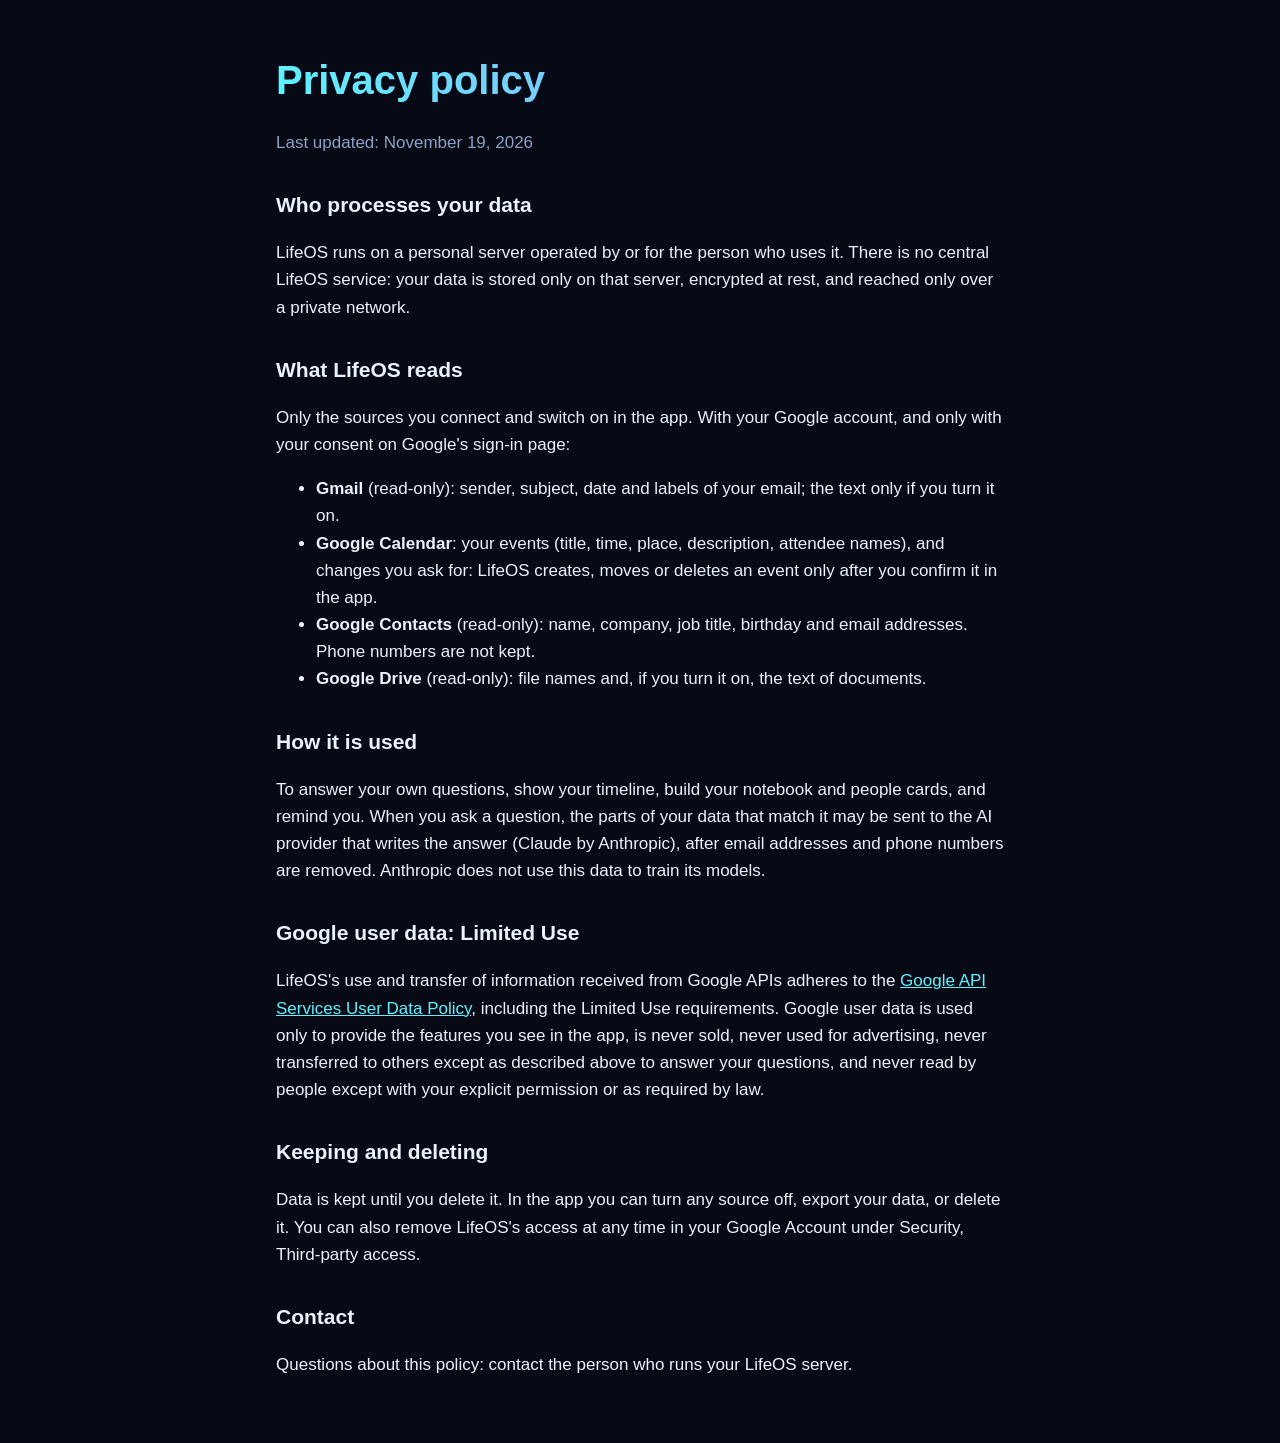
==== privacy.html @ ac69f3b3 "LifeOS site: home and privacy policy" ====
<!doctype html>
<html lang="en"><head><meta charset="utf-8"><meta name="viewport" content="width=device-width, initial-scale=1">
<title>LifeOS Privacy</title><link rel="stylesheet" href="style.css"></head>
<body><main>
<h1>Privacy policy</h1>
<p class="muted">Last updated: November 19, 2026</p>

<h2>Who processes your data</h2>
<p>LifeOS runs on a personal server operated by or for the person who uses it. There is no central LifeOS service: your data is stored only on that server, encrypted at rest, and reached only over a private network.</p>

<h2>What LifeOS reads</h2>
<p>Only the sources you connect and switch on in the app. With your Google account, and only with your consent on Google's sign-in page:</p>
<ul>
<li><b>Gmail</b> (read-only): sender, subject, date and labels of your email; the text only if you turn it on.</li>
<li><b>Google Calendar</b>: your events (title, time, place, description, attendee names), and changes you ask for: LifeOS creates, moves or deletes an event only after you confirm it in the app.</li>
<li><b>Google Contacts</b> (read-only): name, company, job title, birthday and email addresses. Phone numbers are not kept.</li>
<li><b>Google Drive</b> (read-only): file names and, if you turn it on, the text of documents.</li>
</ul>

<h2>How it is used</h2>
<p>To answer your own questions, show your timeline, build your notebook and people cards, and remind you. When you ask a question, the parts of your data that match it may be sent to the AI provider that writes the answer (Claude by Anthropic), after email addresses and phone numbers are removed. Anthropic does not use this data to train its models.</p>

<h2>Google user data: Limited Use</h2>
<p>LifeOS's use and transfer of information received from Google APIs adheres to the <a href="https://developers.google.com/terms/api-services-user-data-policy">Google API Services User Data Policy</a>, including the Limited Use requirements. Google user data is used only to provide the features you see in the app, is never sold, never used for advertising, never transferred to others except as described above to answer your questions, and never read by people except with your explicit permission or as required by law.</p>

<h2>Keeping and deleting</h2>
<p>Data is kept until you delete it. In the app you can turn any source off, export your data, or delete it. You can also remove LifeOS's access at any time in your Google Account under Security, Third-party access.</p>

<h2>Contact</h2>
<p>Questions about this policy: contact the person who runs your LifeOS server.</p>
</main></body></html>
---- style.css ----
:root{--bg:#070A14;--fg:#EAF2FF;--muted:#8EA0C4;--cyan:#5EF2FF;--violet:#A78BFA}
*{box-sizing:border-box}body{margin:0;background:var(--bg);color:var(--fg);font:17px/1.6 -apple-system,BlinkMacSystemFont,"Segoe UI",Roboto,sans-serif}
main{max-width:760px;margin:0 auto;padding:48px 16px}
h1{font-size:40px;margin:0 0 8px;background:linear-gradient(90deg,var(--cyan),var(--violet));-webkit-background-clip:text;background-clip:text;color:transparent}
h2{font-size:21px;margin-top:32px}a{color:var(--cyan)}p,li{color:var(--fg)}.muted{color:var(--muted)}
nav a{margin-inline-end:16px}
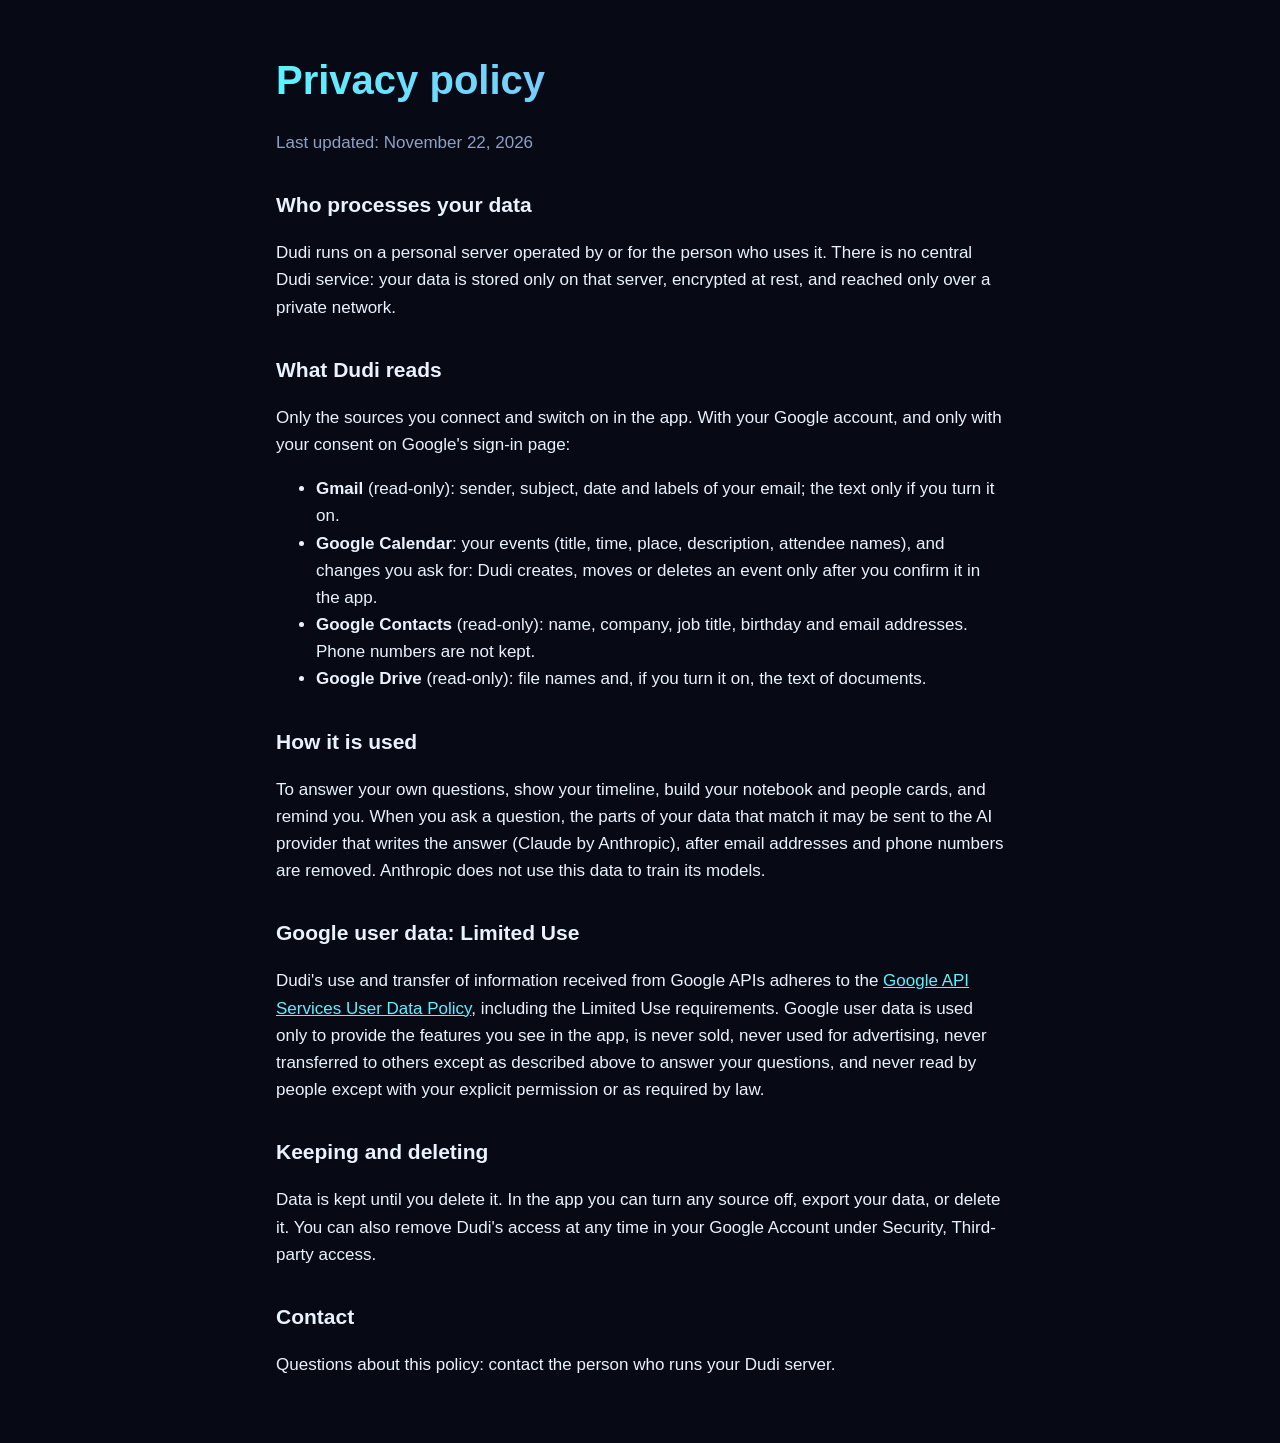
==== commit 2716ebf9: "The app is now called Dudi" ====
--- a/privacy.html
+++ b/privacy.html
@@ -1,18 +1,18 @@
 <!doctype html>
 <html lang="en"><head><meta charset="utf-8"><meta name="viewport" content="width=device-width, initial-scale=1">
-<title>LifeOS Privacy</title><link rel="stylesheet" href="style.css"></head>
+<title>Dudi Privacy</title><link rel="stylesheet" href="style.css"></head>
 <body><main>
 <h1>Privacy policy</h1>
-<p class="muted">Last updated: November 19, 2026</p>
+<p class="muted">Last updated: November 22, 2026</p>
 
 <h2>Who processes your data</h2>
-<p>LifeOS runs on a personal server operated by or for the person who uses it. There is no central LifeOS service: your data is stored only on that server, encrypted at rest, and reached only over a private network.</p>
+<p>Dudi runs on a personal server operated by or for the person who uses it. There is no central Dudi service: your data is stored only on that server, encrypted at rest, and reached only over a private network.</p>
 
-<h2>What LifeOS reads</h2>
+<h2>What Dudi reads</h2>
 <p>Only the sources you connect and switch on in the app. With your Google account, and only with your consent on Google's sign-in page:</p>
 <ul>
 <li><b>Gmail</b> (read-only): sender, subject, date and labels of your email; the text only if you turn it on.</li>
-<li><b>Google Calendar</b>: your events (title, time, place, description, attendee names), and changes you ask for: LifeOS creates, moves or deletes an event only after you confirm it in the app.</li>
+<li><b>Google Calendar</b>: your events (title, time, place, description, attendee names), and changes you ask for: Dudi creates, moves or deletes an event only after you confirm it in the app.</li>
 <li><b>Google Contacts</b> (read-only): name, company, job title, birthday and email addresses. Phone numbers are not kept.</li>
 <li><b>Google Drive</b> (read-only): file names and, if you turn it on, the text of documents.</li>
 </ul>
@@ -21,11 +21,11 @@
 <p>To answer your own questions, show your timeline, build your notebook and people cards, and remind you. When you ask a question, the parts of your data that match it may be sent to the AI provider that writes the answer (Claude by Anthropic), after email addresses and phone numbers are removed. Anthropic does not use this data to train its models.</p>
 
 <h2>Google user data: Limited Use</h2>
-<p>LifeOS's use and transfer of information received from Google APIs adheres to the <a href="https://developers.google.com/terms/api-services-user-data-policy">Google API Services User Data Policy</a>, including the Limited Use requirements. Google user data is used only to provide the features you see in the app, is never sold, never used for advertising, never transferred to others except as described above to answer your questions, and never read by people except with your explicit permission or as required by law.</p>
+<p>Dudi's use and transfer of information received from Google APIs adheres to the <a href="https://developers.google.com/terms/api-services-user-data-policy">Google API Services User Data Policy</a>, including the Limited Use requirements. Google user data is used only to provide the features you see in the app, is never sold, never used for advertising, never transferred to others except as described above to answer your questions, and never read by people except with your explicit permission or as required by law.</p>
 
 <h2>Keeping and deleting</h2>
-<p>Data is kept until you delete it. In the app you can turn any source off, export your data, or delete it. You can also remove LifeOS's access at any time in your Google Account under Security, Third-party access.</p>
+<p>Data is kept until you delete it. In the app you can turn any source off, export your data, or delete it. You can also remove Dudi's access at any time in your Google Account under Security, Third-party access.</p>
 
 <h2>Contact</h2>
-<p>Questions about this policy: contact the person who runs your LifeOS server.</p>
+<p>Questions about this policy: contact the person who runs your Dudi server.</p>
 </main></body></html>
